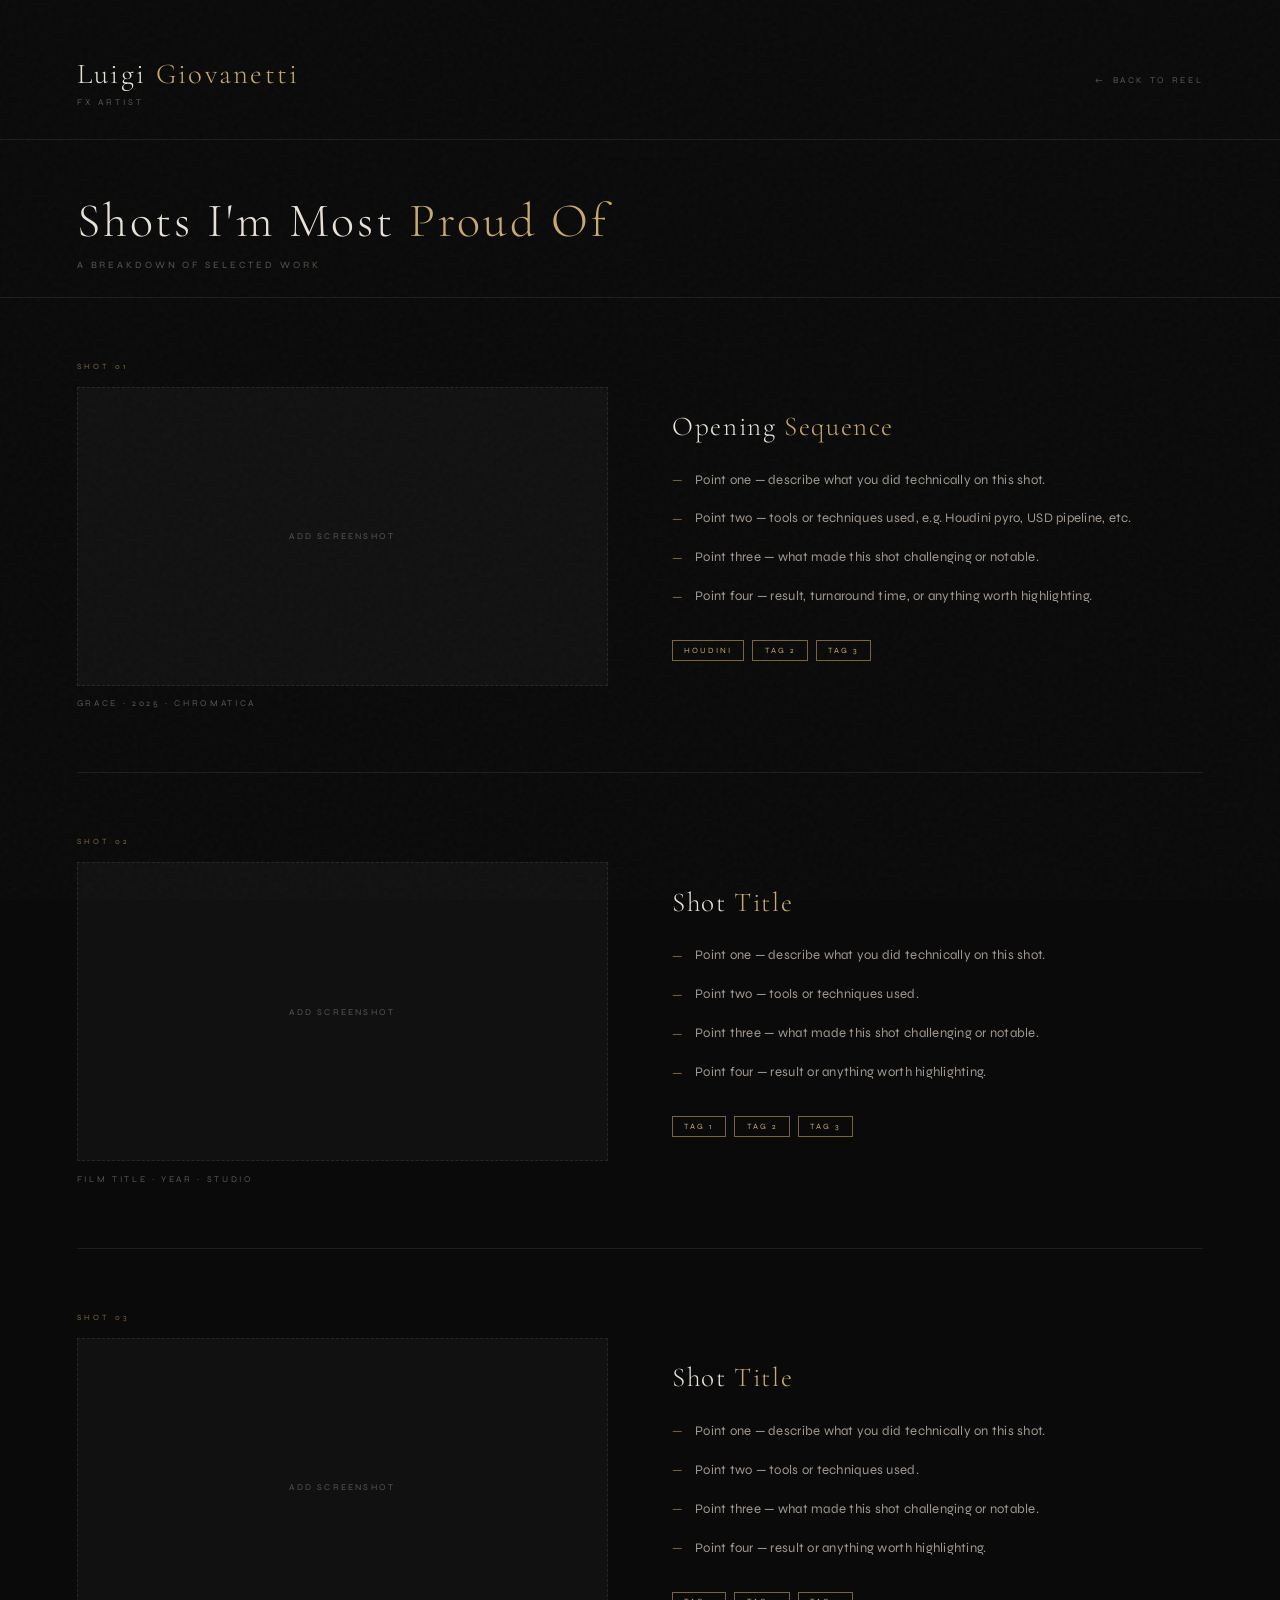
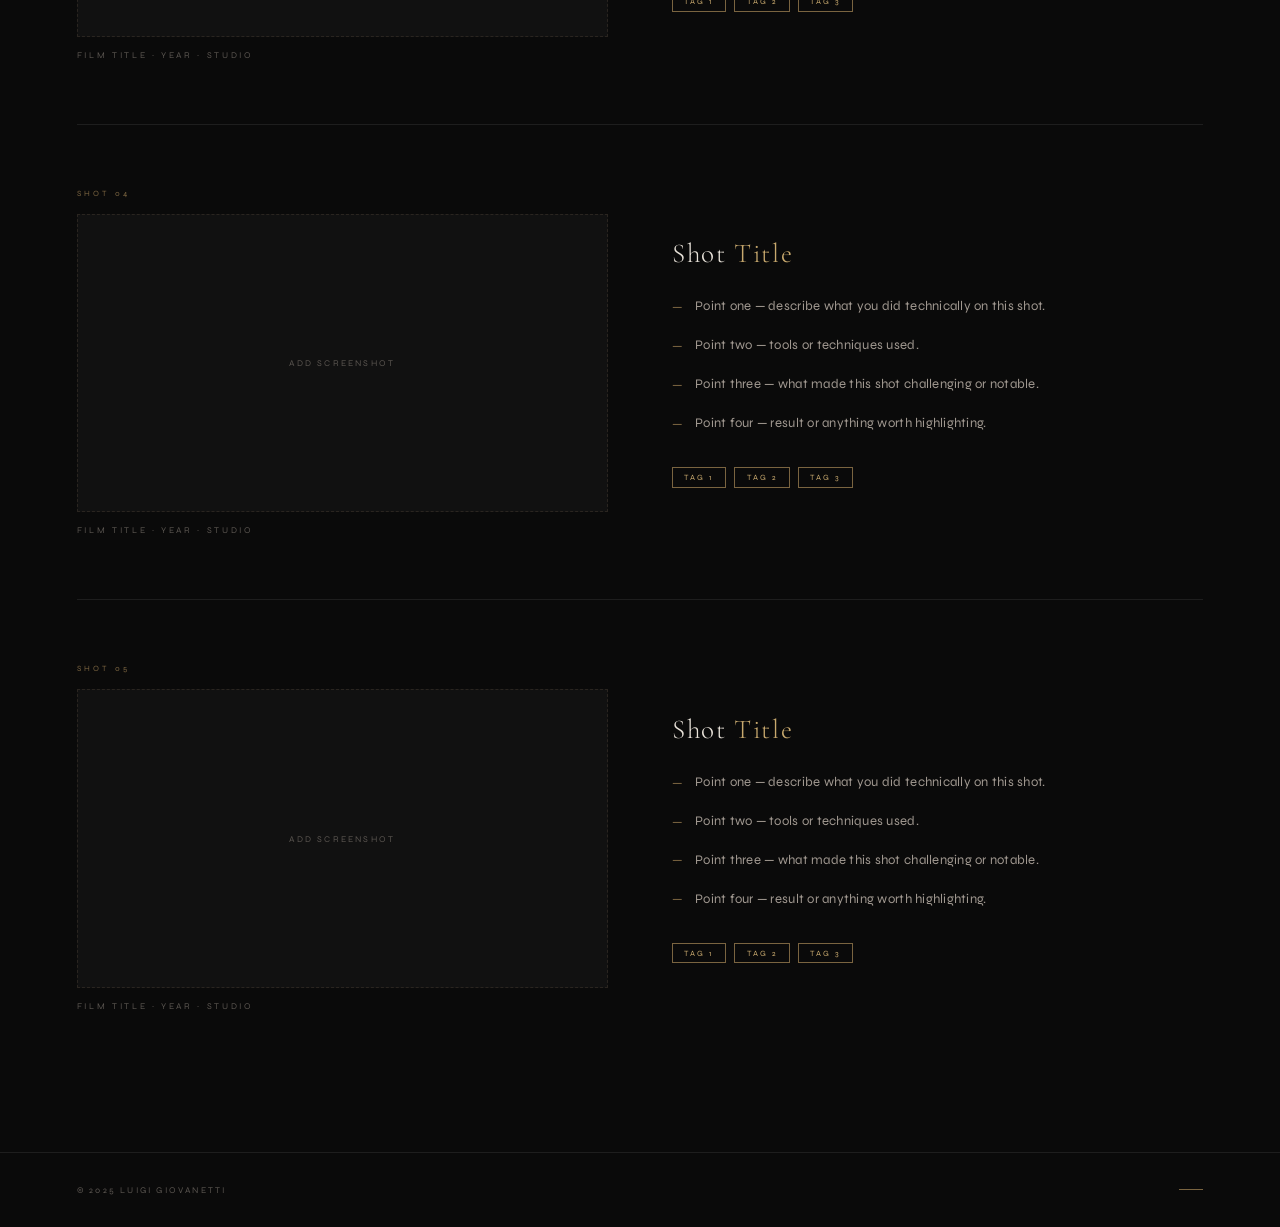
==== breakdown.html @ 2d9d41fb "Add files via upload" ====
<!DOCTYPE html>
<html lang="en">
<head>
  <meta charset="UTF-8" />
  <meta name="viewport" content="width=device-width, initial-scale=1.0"/>
  <title>Luigi Giovanetti — Shot Breakdown</title>
  <link rel="preconnect" href="https://fonts.googleapis.com">
  <link href="https://fonts.googleapis.com/css2?family=Cormorant+Garamond:ital,wght@0,300;0,400;1,300&family=Syne:wght@400;700&display=swap" rel="stylesheet">
  <style>
    *, *::before, *::after { box-sizing: border-box; margin: 0; padding: 0; }

    :root {
      --bg: #0a0a0a;
      --surface: #111111;
      --accent: #c8a96e;
      --accent-dim: #7a6440;
      --text: #e8e2d9;
      --muted: #5a5550;
      --border: #1e1e1e;
    }

    html, body {
      background: var(--bg);
      color: var(--text);
      font-family: 'Syne', sans-serif;
      overflow-x: hidden;
    }

    body::before {
      content: '';
      position: fixed;
      inset: 0;
      background-image: url("data:image/svg+xml,%3Csvg viewBox='0 0 200 200' xmlns='http://www.w3.org/2000/svg'%3E%3Cfilter id='noise'%3E%3CfeTurbulence type='fractalNoise' baseFrequency='0.9' numOctaves='4' stitchTiles='stitch'/%3E%3C/filter%3E%3Crect width='100%25' height='100%25' filter='url(%23noise)' opacity='1'/%3E%3C/svg%3E");
      opacity: 0.03;
      pointer-events: none;
      z-index: 999;
    }

    /* ── HEADER ── */
    header {
      padding: 3.5rem 6vw 2rem;
      border-bottom: 1px solid var(--border);
      display: flex;
      align-items: baseline;
      justify-content: space-between;
      flex-wrap: wrap;
      gap: 1rem;
    }

    .header-left {
      display: flex;
      flex-direction: column;
      gap: 0.4rem;
    }

    .header-name {
      font-family: 'Cormorant Garamond', serif;
      font-size: clamp(1.2rem, 2.5vw, 1.8rem);
      font-weight: 300;
      letter-spacing: 0.08em;
    }

    .header-name span { color: var(--accent); }

    .header-sub {
      font-size: 0.55rem;
      letter-spacing: 0.35em;
      text-transform: uppercase;
      color: var(--muted);
    }

    .back-link {
      font-size: 0.55rem;
      letter-spacing: 0.3em;
      text-transform: uppercase;
      color: var(--muted);
      text-decoration: none;
      display: flex;
      align-items: center;
      gap: 0.5rem;
      transition: color 0.25s;
    }

    .back-link:hover { color: var(--accent); }

    .back-arrow {
      display: inline-block;
      transition: transform 0.25s;
    }

    .back-link:hover .back-arrow { transform: translateX(-4px); }

    /* ── PAGE TITLE ── */
    .page-title-wrap {
      padding: 4vw 6vw 2vw;
      border-bottom: 1px solid var(--border);
    }

    .page-title {
      font-family: 'Cormorant Garamond', serif;
      font-size: clamp(1.8rem, 4vw, 3rem);
      font-weight: 300;
      letter-spacing: 0.06em;
      color: var(--text);
    }

    .page-title span { color: var(--accent); }

    .page-subtitle {
      margin-top: 0.6rem;
      font-size: 0.6rem;
      letter-spacing: 0.3em;
      text-transform: uppercase;
      color: var(--muted);
    }

    /* ── SHOTS ── */
    .shots-container {
      padding: 0 6vw 6vw;
    }

    .shot {
      display: grid;
      grid-template-columns: 1fr 1fr;
      gap: 4rem;
      padding: 5vw 0;
      border-bottom: 1px solid var(--border);
    }

    .shot:last-child { border-bottom: none; }

    @media (max-width: 768px) {
      .shot {
        grid-template-columns: 1fr;
        gap: 2rem;
      }
    }

    /* screenshot side */
    .shot-image-wrap {
      position: relative;
    }

    .shot-number {
      font-size: 0.5rem;
      letter-spacing: 0.4em;
      text-transform: uppercase;
      color: var(--accent-dim);
      margin-bottom: 1rem;
    }

    .shot-img {
      width: 100%;
      aspect-ratio: 16/9;
      object-fit: cover;
      border: 1px solid var(--border);
      display: block;
      background: var(--surface);
    }

    /* placeholder shown until image is added */
    .shot-img-placeholder {
      width: 100%;
      aspect-ratio: 16/9;
      border: 1px dashed #2a2520;
      display: flex;
      align-items: center;
      justify-content: center;
      background: var(--surface);
    }

    .shot-img-placeholder span {
      font-size: 0.55rem;
      letter-spacing: 0.25em;
      text-transform: uppercase;
      color: var(--muted);
    }

    .shot-film {
      margin-top: 0.8rem;
      font-size: 0.55rem;
      letter-spacing: 0.3em;
      text-transform: uppercase;
      color: var(--muted);
    }

    /* description side */
    .shot-info {
      display: flex;
      flex-direction: column;
      justify-content: center;
      gap: 1.5rem;
    }

    .shot-title {
      font-family: 'Cormorant Garamond', serif;
      font-size: clamp(1.2rem, 2.5vw, 1.7rem);
      font-weight: 300;
      letter-spacing: 0.06em;
      line-height: 1.3;
    }

    .shot-title span { color: var(--accent); }

    .shot-points {
      display: flex;
      flex-direction: column;
      gap: 1rem;
      list-style: none;
    }

    .shot-points li {
      display: flex;
      gap: 0.8rem;
      font-size: 0.82rem;
      line-height: 1.7;
      color: #a09890;
      letter-spacing: 0.02em;
    }

    .shot-points li::before {
      content: '—';
      color: var(--accent-dim);
      flex-shrink: 0;
      margin-top: 0.05em;
    }

    .shot-tags {
      display: flex;
      flex-wrap: wrap;
      gap: 0.5rem;
      margin-top: 0.5rem;
    }

    .shot-tag {
      font-size: 0.5rem;
      letter-spacing: 0.25em;
      text-transform: uppercase;
      color: var(--accent);
      border: 1px solid var(--accent-dim);
      padding: 0.3rem 0.7rem;
    }

    /* ── FOOTER ── */
    footer {
      border-top: 1px solid var(--border);
      padding: 2rem 6vw;
      display: flex;
      justify-content: space-between;
      align-items: center;
    }

    .footer-note {
      font-size: 0.55rem;
      letter-spacing: 0.25em;
      text-transform: uppercase;
      color: var(--muted);
    }

    .footer-accent {
      width: 24px;
      height: 1px;
      background: var(--accent-dim);
    }
  </style>
</head>
<body>

  <header>
    <div class="header-left">
      <div class="header-name">Luigi <span>Giovanetti</span></div>
      <div class="header-sub">FX Artist</div>
    </div>
    <a href="index.html" class="back-link">
      <span class="back-arrow">←</span>
      <span>Back to Reel</span>
    </a>
  </header>

  <div class="page-title-wrap">
    <div class="page-title">Shots I'm Most <span>Proud Of</span></div>
    <div class="page-subtitle">A breakdown of selected work</div>
  </div>

  <div class="shots-container">

    <!-- ── SHOT 1 ── -->
    <div class="shot">
      <div class="shot-image-wrap">
        <div class="shot-number">Shot 01</div>
        <!-- Replace the placeholder below with: <img class="shot-img" src="your-image.jpg" alt="Shot description"> -->
        <div class="shot-img-placeholder"><span>Add Screenshot</span></div>
        <div class="shot-film">Grace · 2025 · Chromatica</div>
      </div>
      <div class="shot-info">
        <div class="shot-title">Opening <span>Sequence</span></div>
        <ul class="shot-points">
          <li>Point one — describe what you did technically on this shot.</li>
          <li>Point two — tools or techniques used, e.g. Houdini pyro, USD pipeline, etc.</li>
          <li>Point three — what made this shot challenging or notable.</li>
          <li>Point four — result, turnaround time, or anything worth highlighting.</li>
        </ul>
        <div class="shot-tags">
          <span class="shot-tag">Houdini</span>
          <span class="shot-tag">Tag 2</span>
          <span class="shot-tag">Tag 3</span>
        </div>
      </div>
    </div>

    <!-- ── SHOT 2 ── -->
    <div class="shot">
      <div class="shot-image-wrap">
        <div class="shot-number">Shot 02</div>
        <div class="shot-img-placeholder"><span>Add Screenshot</span></div>
        <div class="shot-film">Film Title · Year · Studio</div>
      </div>
      <div class="shot-info">
        <div class="shot-title">Shot <span>Title</span></div>
        <ul class="shot-points">
          <li>Point one — describe what you did technically on this shot.</li>
          <li>Point two — tools or techniques used.</li>
          <li>Point three — what made this shot challenging or notable.</li>
          <li>Point four — result or anything worth highlighting.</li>
        </ul>
        <div class="shot-tags">
          <span class="shot-tag">Tag 1</span>
          <span class="shot-tag">Tag 2</span>
          <span class="shot-tag">Tag 3</span>
        </div>
      </div>
    </div>

    <!-- ── SHOT 3 ── -->
    <div class="shot">
      <div class="shot-image-wrap">
        <div class="shot-number">Shot 03</div>
        <div class="shot-img-placeholder"><span>Add Screenshot</span></div>
        <div class="shot-film">Film Title · Year · Studio</div>
      </div>
      <div class="shot-info">
        <div class="shot-title">Shot <span>Title</span></div>
        <ul class="shot-points">
          <li>Point one — describe what you did technically on this shot.</li>
          <li>Point two — tools or techniques used.</li>
          <li>Point three — what made this shot challenging or notable.</li>
          <li>Point four — result or anything worth highlighting.</li>
        </ul>
        <div class="shot-tags">
          <span class="shot-tag">Tag 1</span>
          <span class="shot-tag">Tag 2</span>
          <span class="shot-tag">Tag 3</span>
        </div>
      </div>
    </div>

    <!-- ── SHOT 4 ── -->
    <div class="shot">
      <div class="shot-image-wrap">
        <div class="shot-number">Shot 04</div>
        <div class="shot-img-placeholder"><span>Add Screenshot</span></div>
        <div class="shot-film">Film Title · Year · Studio</div>
      </div>
      <div class="shot-info">
        <div class="shot-title">Shot <span>Title</span></div>
        <ul class="shot-points">
          <li>Point one — describe what you did technically on this shot.</li>
          <li>Point two — tools or techniques used.</li>
          <li>Point three — what made this shot challenging or notable.</li>
          <li>Point four — result or anything worth highlighting.</li>
        </ul>
        <div class="shot-tags">
          <span class="shot-tag">Tag 1</span>
          <span class="shot-tag">Tag 2</span>
          <span class="shot-tag">Tag 3</span>
        </div>
      </div>
    </div>

    <!-- ── SHOT 5 ── -->
    <div class="shot">
      <div class="shot-image-wrap">
        <div class="shot-number">Shot 05</div>
        <div class="shot-img-placeholder"><span>Add Screenshot</span></div>
        <div class="shot-film">Film Title · Year · Studio</div>
      </div>
      <div class="shot-info">
        <div class="shot-title">Shot <span>Title</span></div>
        <ul class="shot-points">
          <li>Point one — describe what you did technically on this shot.</li>
          <li>Point two — tools or techniques used.</li>
          <li>Point three — what made this shot challenging or notable.</li>
          <li>Point four — result or anything worth highlighting.</li>
        </ul>
        <div class="shot-tags">
          <span class="shot-tag">Tag 1</span>
          <span class="shot-tag">Tag 2</span>
          <span class="shot-tag">Tag 3</span>
        </div>
      </div>
    </div>

  </div>

  <footer>
    <div class="footer-note">© 2025 Luigi Giovanetti</div>
    <div class="footer-accent"></div>
  </footer>

</body>
</html>
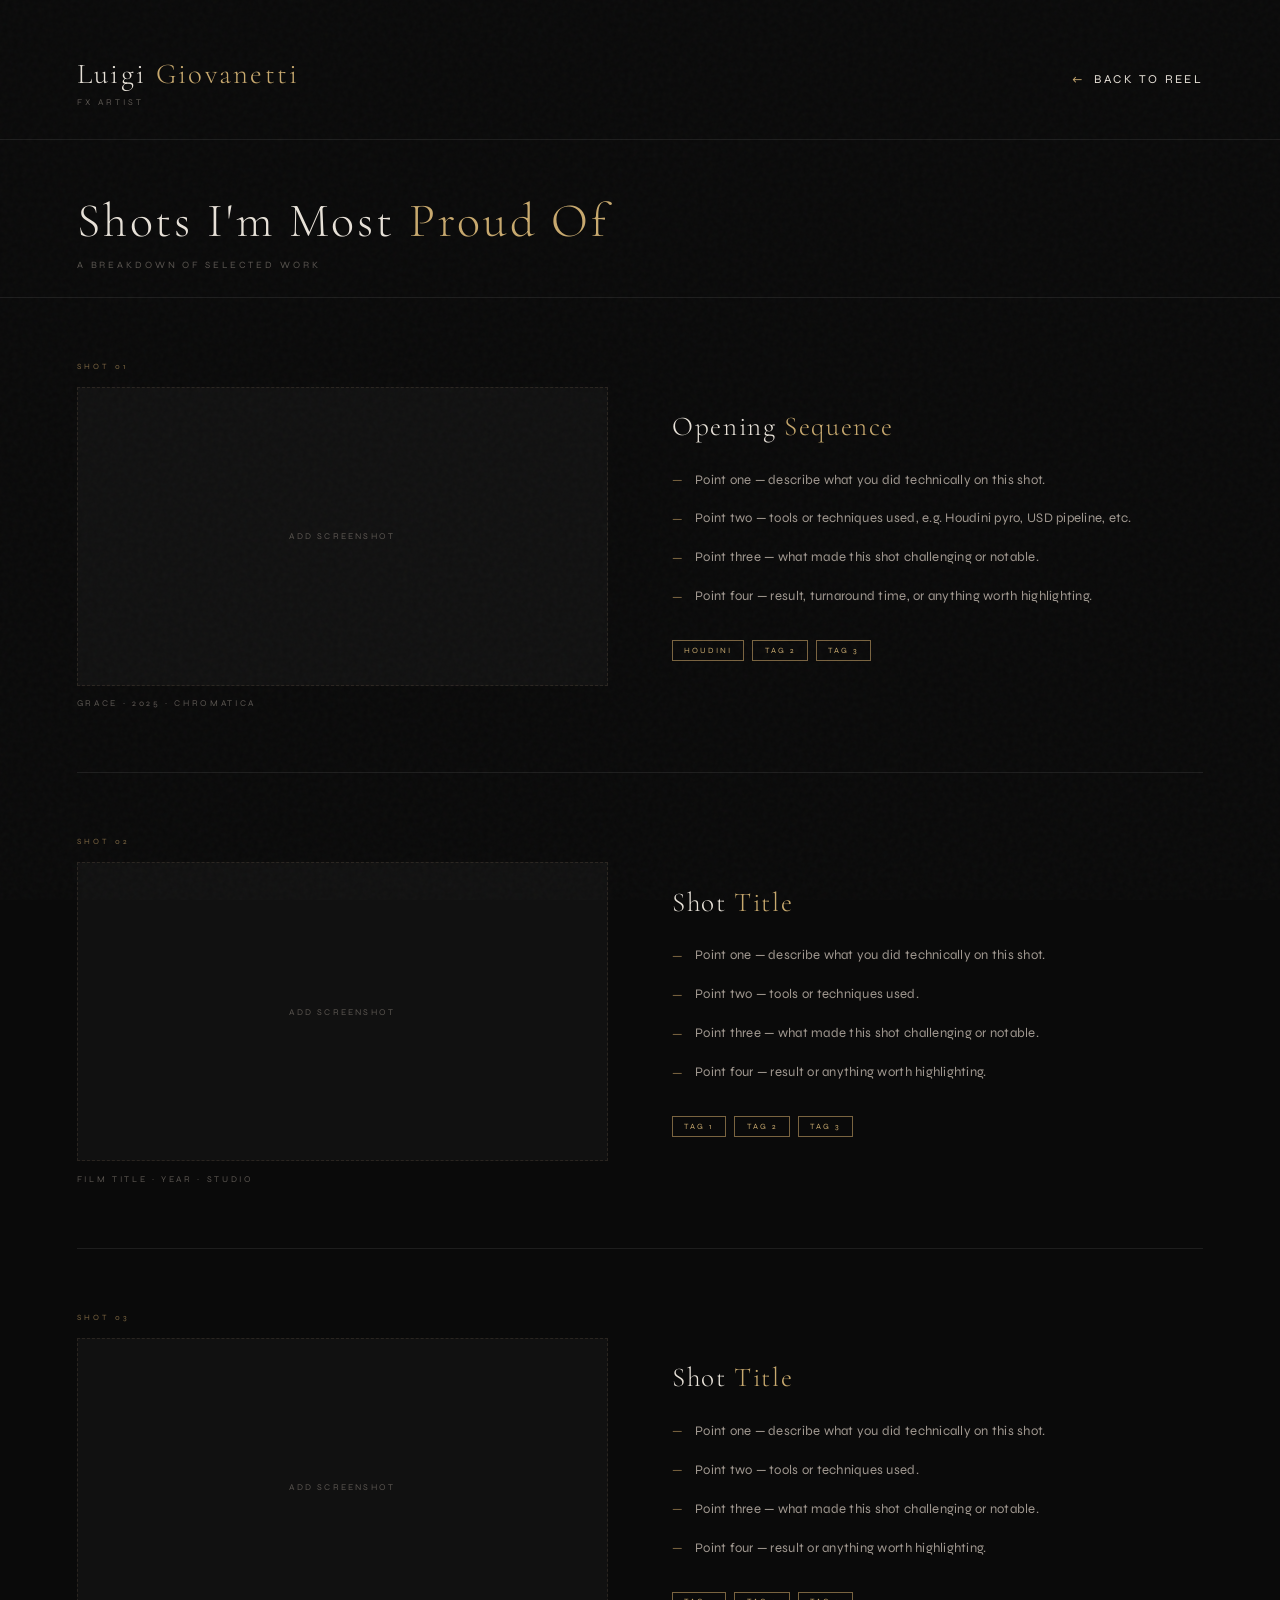
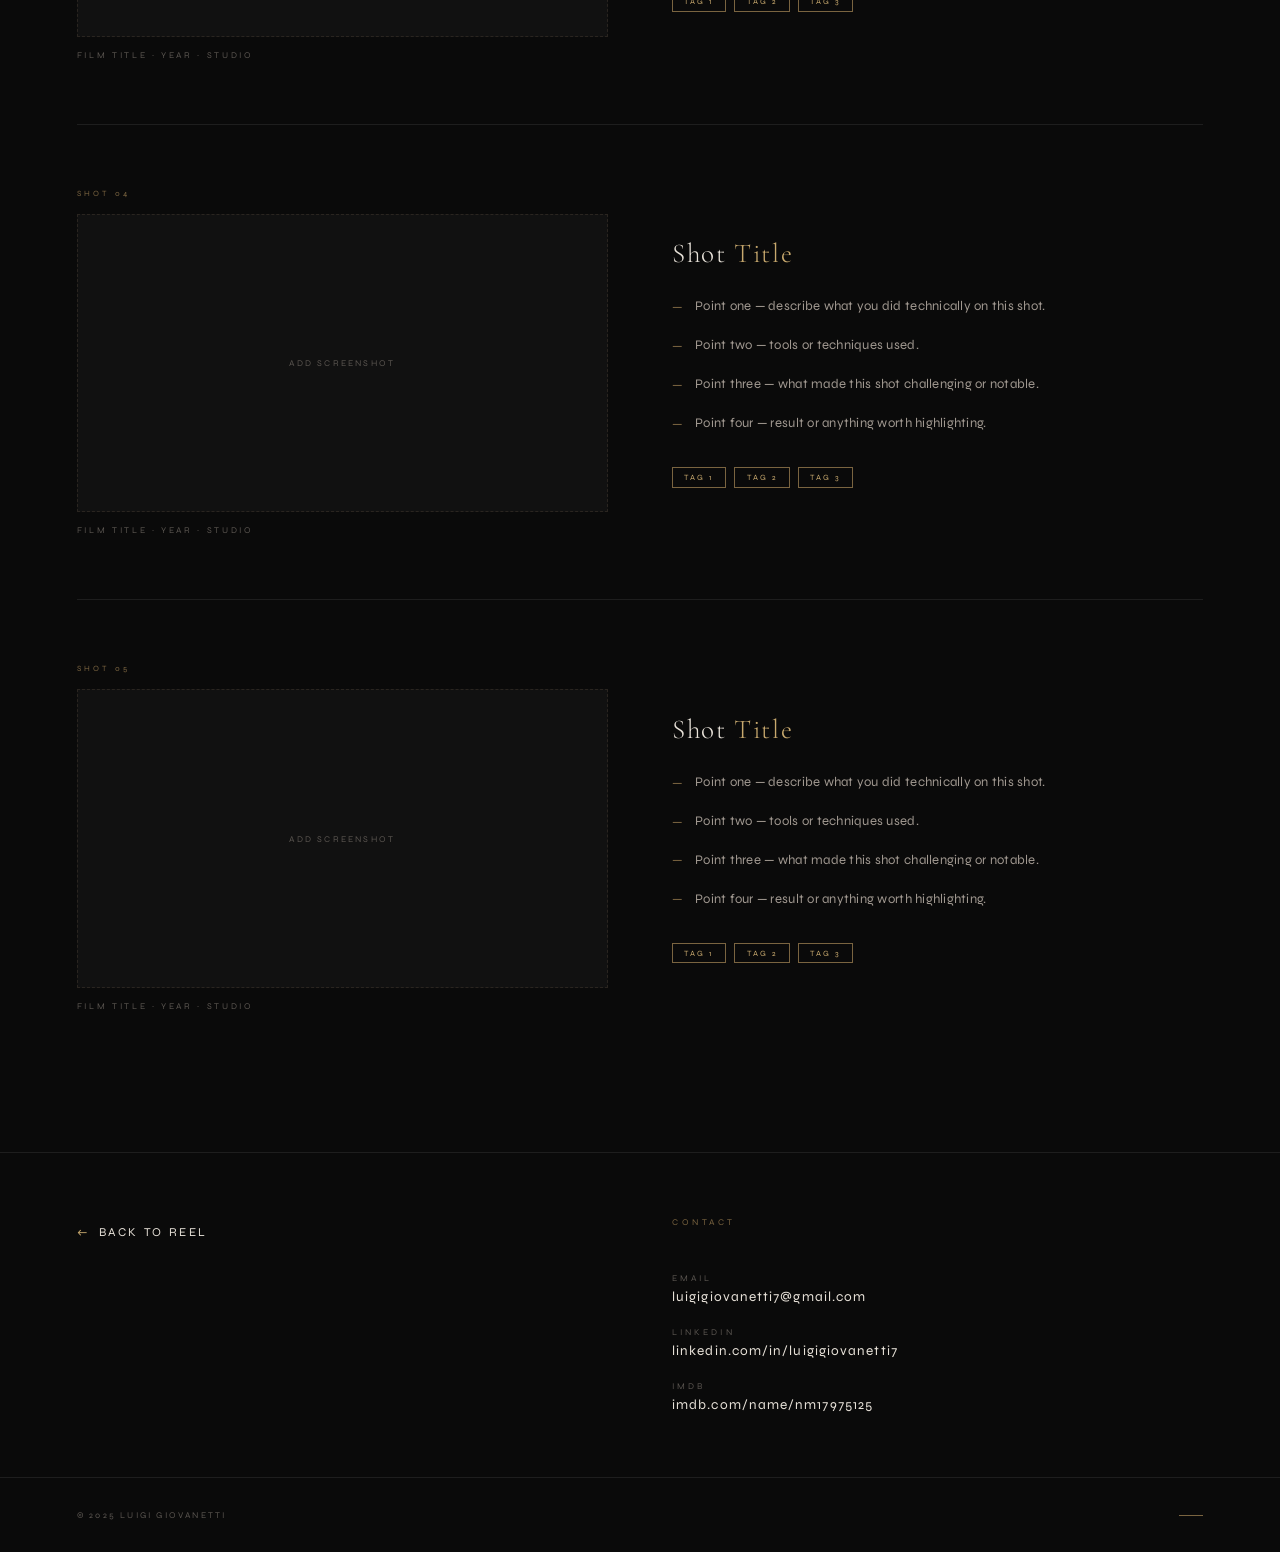
==== commit 01460e93: "Add files via upload" ====
--- a/breakdown.html
+++ b/breakdown.html
@@ -70,14 +70,14 @@
     }
 
     .back-link {
-      font-size: 0.55rem;
-      letter-spacing: 0.3em;
-      text-transform: uppercase;
-      color: var(--muted);
+      font-size: 0.75rem;
+      letter-spacing: 0.2em;
+      text-transform: uppercase;
+      color: var(--text);
       text-decoration: none;
       display: flex;
       align-items: center;
-      gap: 0.5rem;
+      gap: 0.6rem;
       transition: color 0.25s;
     }
 
@@ -85,6 +85,7 @@
 
     .back-arrow {
       display: inline-block;
+      color: var(--accent);
       transition: transform 0.25s;
     }
 
@@ -240,6 +241,85 @@
       border: 1px solid var(--accent-dim);
       padding: 0.3rem 0.7rem;
     }
+
+    /* ── BOTTOM SECTION ── */
+    .bottom-section {
+      padding: 5vw 6vw;
+      border-top: 1px solid var(--border);
+      display: grid;
+      grid-template-columns: 1fr 1fr;
+      gap: 4rem;
+      align-items: start;
+    }
+
+    @media (max-width: 640px) {
+      .bottom-section { grid-template-columns: 1fr; gap: 2.5rem; }
+    }
+
+    .bottom-nav {
+      display: flex;
+      align-items: center;
+      padding-top: 0.5rem;
+    }
+
+    .back-link-bottom {
+      display: flex;
+      align-items: center;
+      gap: 0.6rem;
+      color: var(--text);
+      text-decoration: none;
+      font-size: 0.75rem;
+      letter-spacing: 0.2em;
+      text-transform: uppercase;
+      transition: color 0.25s;
+    }
+
+    .back-link-bottom:hover { color: var(--accent); }
+
+    .back-arrow-bottom {
+      display: inline-block;
+      color: var(--accent);
+      transition: transform 0.25s;
+    }
+
+    .back-link-bottom:hover .back-arrow-bottom { transform: translateX(-4px); }
+
+    .section-label-sm {
+      font-size: 0.55rem;
+      letter-spacing: 0.4em;
+      text-transform: uppercase;
+      color: var(--accent-dim);
+      margin-bottom: 1.5rem;
+    }
+
+    .contact-block {
+      display: flex;
+      flex-direction: column;
+      gap: 1.4rem;
+    }
+
+    .contact-item {
+      display: flex;
+      flex-direction: column;
+      gap: 0.3rem;
+    }
+
+    .contact-item-label {
+      font-size: 0.55rem;
+      letter-spacing: 0.35em;
+      text-transform: uppercase;
+      color: var(--muted);
+    }
+
+    .contact-item a {
+      color: var(--text);
+      text-decoration: none;
+      font-size: 0.85rem;
+      letter-spacing: 0.08em;
+      transition: color 0.25s;
+    }
+
+    .contact-item a:hover { color: var(--accent); }
 
     /* ── FOOTER ── */
     footer {
@@ -402,6 +482,31 @@
 
   </div>
 
+  <section class="bottom-section">
+    <div class="bottom-nav">
+      <a href="index.html" class="back-link-bottom">
+        <span class="back-arrow-bottom">←</span>
+        <span>Back to Reel</span>
+      </a>
+    </div>
+
+    <div class="contact-block">
+      <div class="section-label-sm">Contact</div>
+      <div class="contact-item">
+        <span class="contact-item-label">Email</span>
+        <a href="mailto:luigigiovanetti7@gmail.com">luigigiovanetti7@gmail.com</a>
+      </div>
+      <div class="contact-item">
+        <span class="contact-item-label">LinkedIn</span>
+        <a href="https://www.linkedin.com/in/luigigiovanetti7" target="_blank" rel="noopener">linkedin.com/in/luigigiovanetti7</a>
+      </div>
+      <div class="contact-item">
+        <span class="contact-item-label">IMDb</span>
+        <a href="https://www.imdb.com/name/nm17975125/" target="_blank" rel="noopener">imdb.com/name/nm17975125</a>
+      </div>
+    </div>
+  </section>
+
   <footer>
     <div class="footer-note">© 2025 Luigi Giovanetti</div>
     <div class="footer-accent"></div>
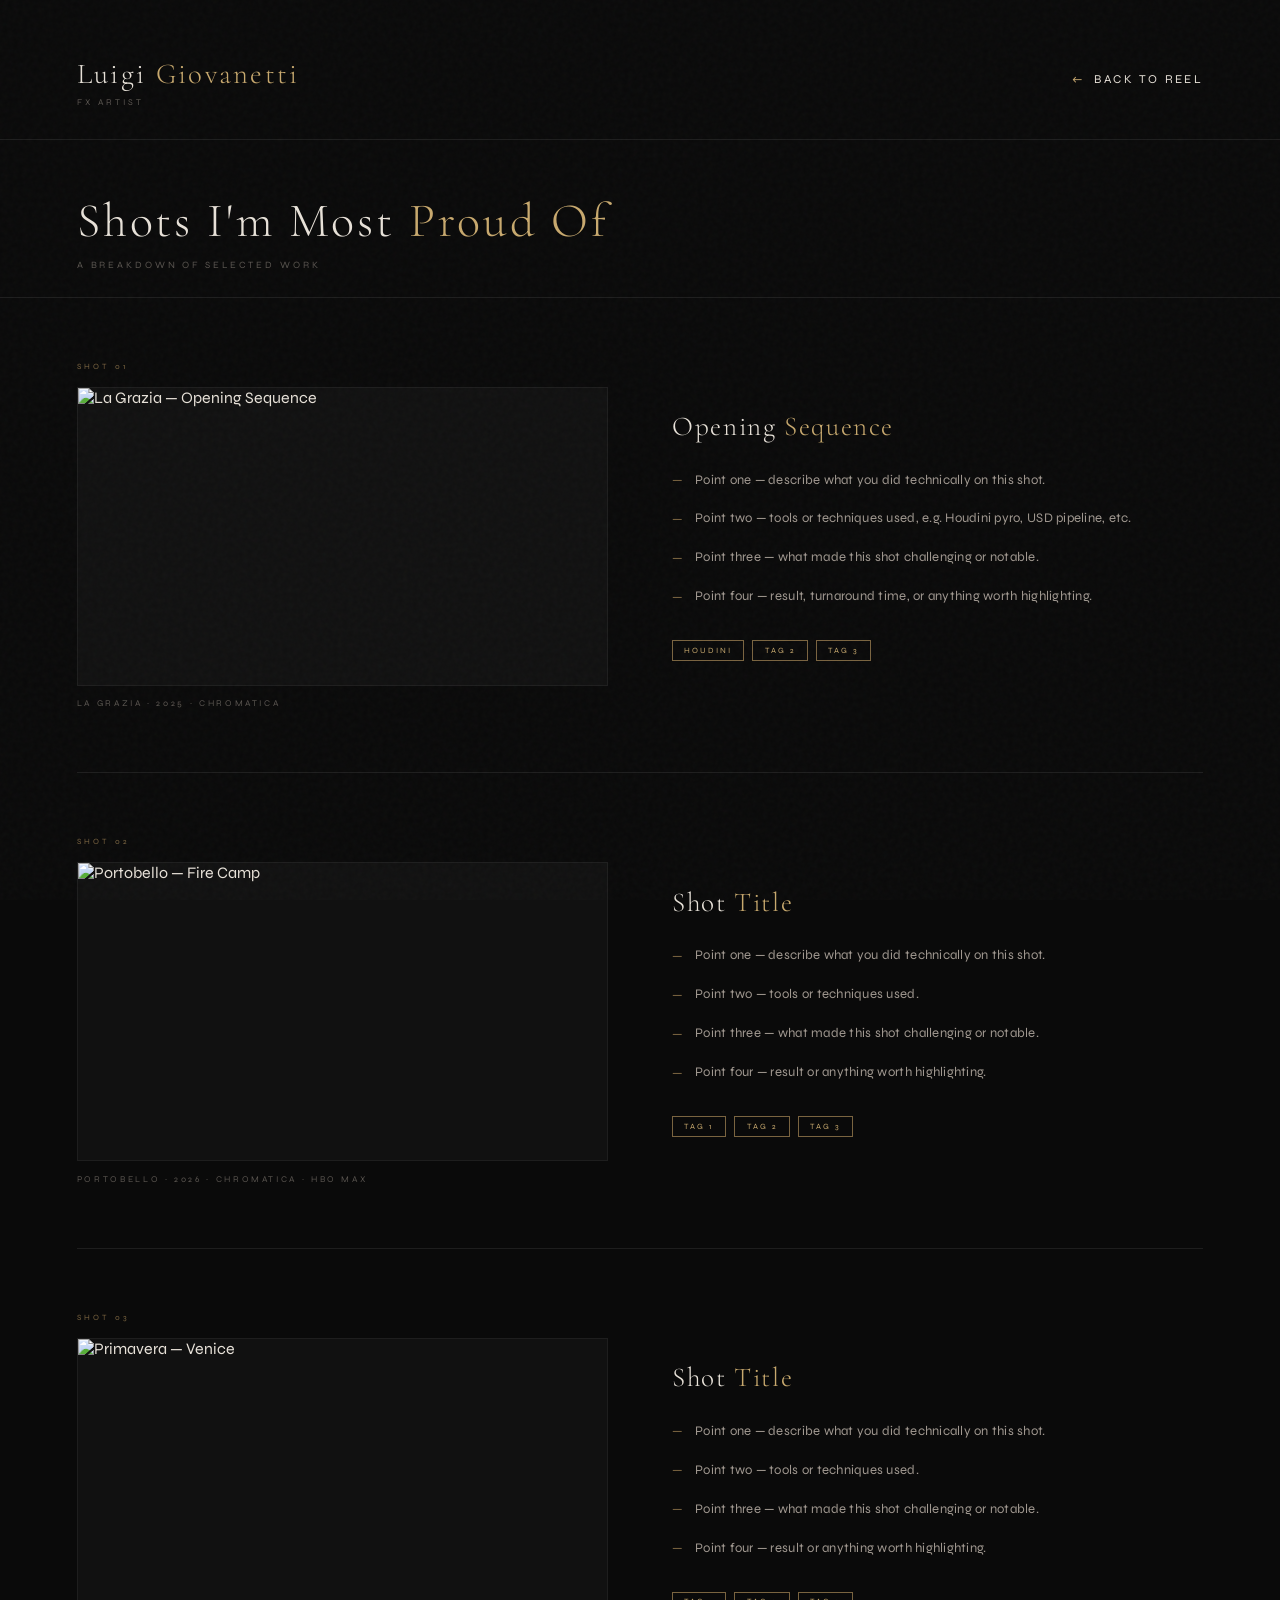
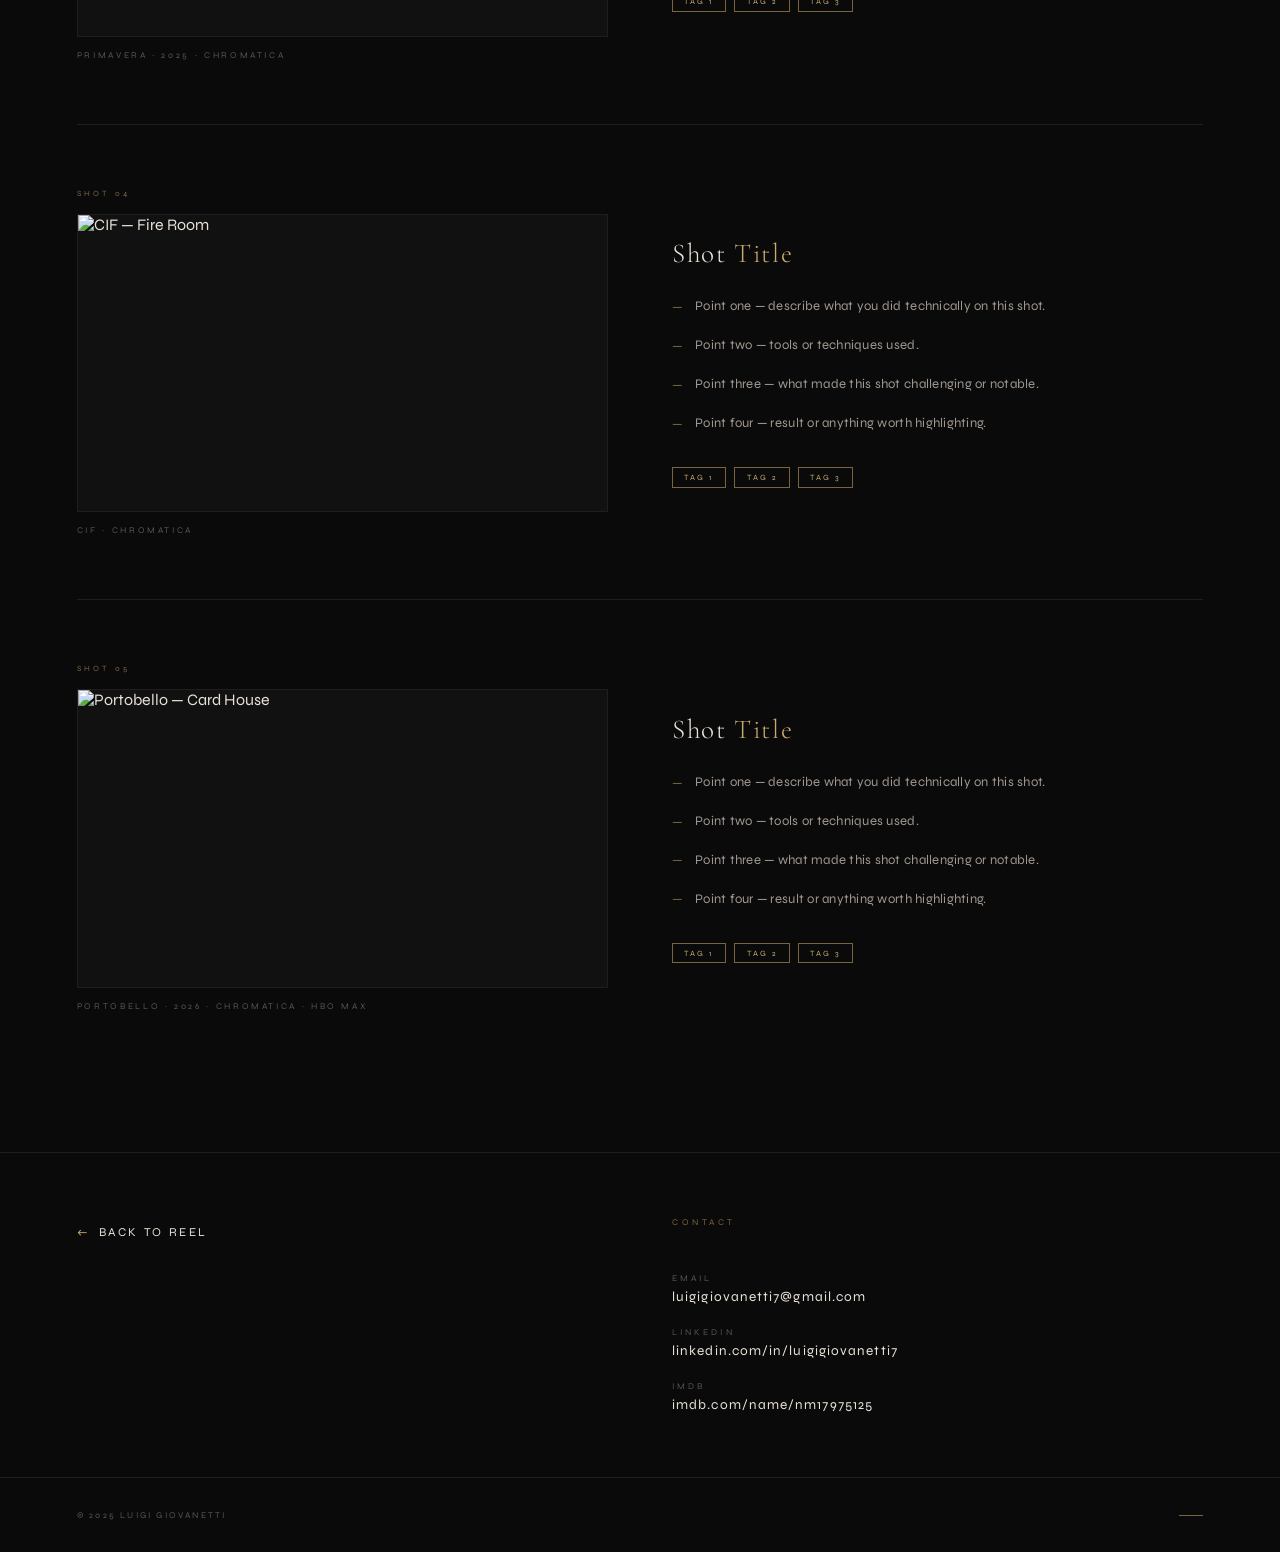
==== commit b173d29e: "Add files via upload" ====
--- a/breakdown.html
+++ b/breakdown.html
@@ -368,9 +368,8 @@
     <div class="shot">
       <div class="shot-image-wrap">
         <div class="shot-number">Shot 01</div>
-        <!-- Replace the placeholder below with: <img class="shot-img" src="your-image.jpg" alt="Shot description"> -->
-        <div class="shot-img-placeholder"><span>Add Screenshot</span></div>
-        <div class="shot-film">Grace · 2025 · Chromatica</div>
+        <img class="shot-img" src="images/1.png" alt="La Grazia — Opening Sequence">
+        <div class="shot-film">La Grazia · 2025 · Chromatica</div>
       </div>
       <div class="shot-info">
         <div class="shot-title">Opening <span>Sequence</span></div>
@@ -392,8 +391,8 @@
     <div class="shot">
       <div class="shot-image-wrap">
         <div class="shot-number">Shot 02</div>
-        <div class="shot-img-placeholder"><span>Add Screenshot</span></div>
-        <div class="shot-film">Film Title · Year · Studio</div>
+        <img class="shot-img" src="images/2.png" alt="Portobello — Fire Camp">
+        <div class="shot-film">Portobello · 2026 · Chromatica · HBO Max</div>
       </div>
       <div class="shot-info">
         <div class="shot-title">Shot <span>Title</span></div>
@@ -415,8 +414,8 @@
     <div class="shot">
       <div class="shot-image-wrap">
         <div class="shot-number">Shot 03</div>
-        <div class="shot-img-placeholder"><span>Add Screenshot</span></div>
-        <div class="shot-film">Film Title · Year · Studio</div>
+        <img class="shot-img" src="images/3.png" alt="Primavera — Venice">
+        <div class="shot-film">Primavera · 2025 · Chromatica</div>
       </div>
       <div class="shot-info">
         <div class="shot-title">Shot <span>Title</span></div>
@@ -438,8 +437,8 @@
     <div class="shot">
       <div class="shot-image-wrap">
         <div class="shot-number">Shot 04</div>
-        <div class="shot-img-placeholder"><span>Add Screenshot</span></div>
-        <div class="shot-film">Film Title · Year · Studio</div>
+        <img class="shot-img" src="images/4.png" alt="CIF — Fire Room">
+        <div class="shot-film">CIF · Chromatica</div>
       </div>
       <div class="shot-info">
         <div class="shot-title">Shot <span>Title</span></div>
@@ -461,8 +460,8 @@
     <div class="shot">
       <div class="shot-image-wrap">
         <div class="shot-number">Shot 05</div>
-        <div class="shot-img-placeholder"><span>Add Screenshot</span></div>
-        <div class="shot-film">Film Title · Year · Studio</div>
+        <img class="shot-img" src="images/5.png" alt="Portobello — Card House">
+        <div class="shot-film">Portobello · 2026 · Chromatica · HBO Max</div>
       </div>
       <div class="shot-info">
         <div class="shot-title">Shot <span>Title</span></div>
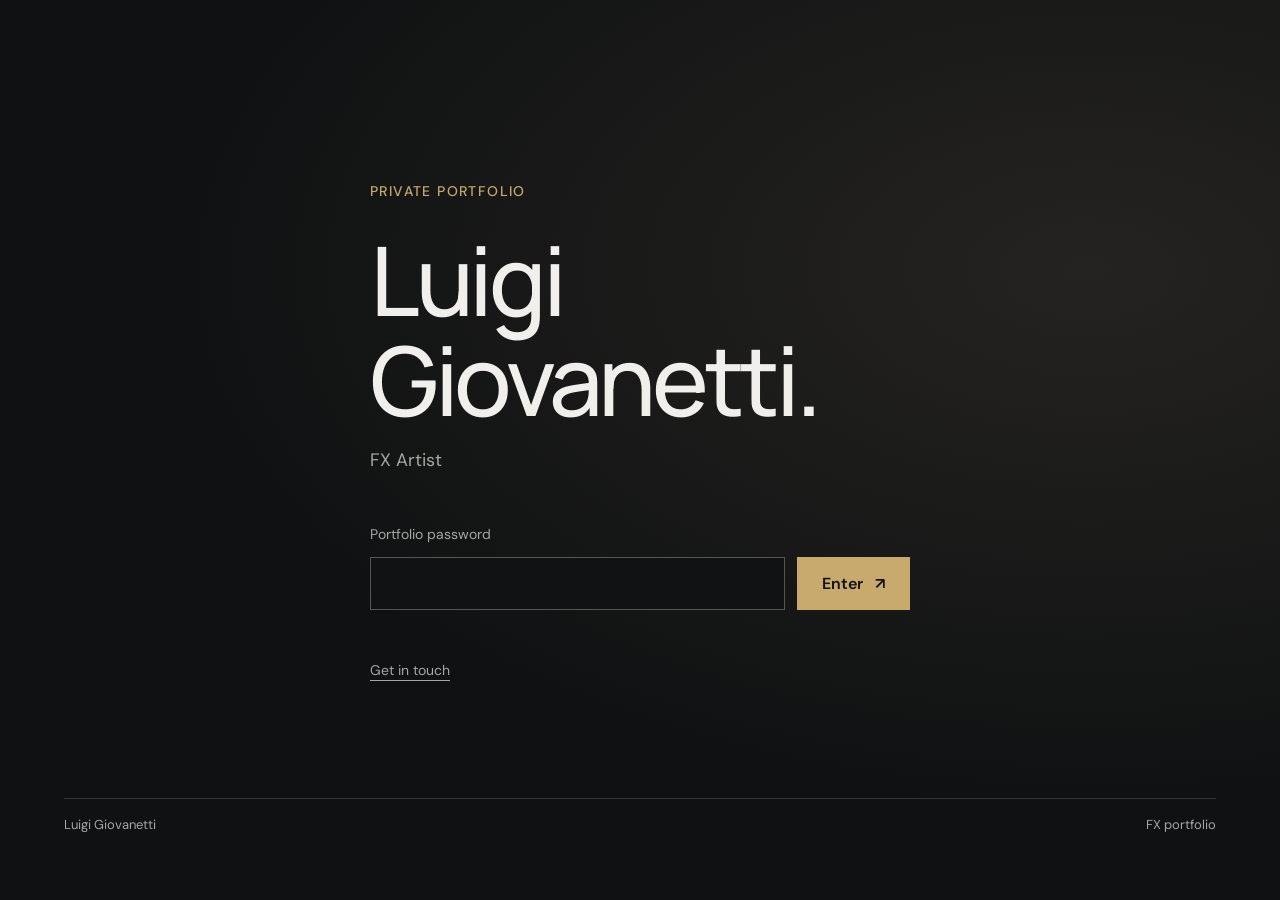
==== commit 5eafedf1: "Refine FX portfolio design and unify password entry across pages" ====
--- a/breakdown.html
+++ b/breakdown.html
@@ -1,515 +1,35 @@
 <!DOCTYPE html>
 <html lang="en">
 <head>
-  <meta charset="UTF-8" />
-  <meta name="viewport" content="width=device-width, initial-scale=1.0"/>
-  <title>Luigi Giovanetti — Shot Breakdown</title>
-  <link rel="preconnect" href="https://fonts.googleapis.com">
-  <link href="https://fonts.googleapis.com/css2?family=Cormorant+Garamond:ital,wght@0,300;0,400;1,300&family=Syne:wght@400;700&display=swap" rel="stylesheet">
-  <style>
-    *, *::before, *::after { box-sizing: border-box; margin: 0; padding: 0; }
-
-    :root {
-      --bg: #0a0a0a;
-      --surface: #111111;
-      --accent: #c8a96e;
-      --accent-dim: #7a6440;
-      --text: #e8e2d9;
-      --muted: #5a5550;
-      --border: #1e1e1e;
-    }
-
-    html, body {
-      background: var(--bg);
-      color: var(--text);
-      font-family: 'Syne', sans-serif;
-      overflow-x: hidden;
-    }
-
-    body::before {
-      content: '';
-      position: fixed;
-      inset: 0;
-      background-image: url("data:image/svg+xml,%3Csvg viewBox='0 0 200 200' xmlns='http://www.w3.org/2000/svg'%3E%3Cfilter id='noise'%3E%3CfeTurbulence type='fractalNoise' baseFrequency='0.9' numOctaves='4' stitchTiles='stitch'/%3E%3C/filter%3E%3Crect width='100%25' height='100%25' filter='url(%23noise)' opacity='1'/%3E%3C/svg%3E");
-      opacity: 0.03;
-      pointer-events: none;
-      z-index: 999;
-    }
-
-    /* ── HEADER ── */
-    header {
-      padding: 3.5rem 6vw 2rem;
-      border-bottom: 1px solid var(--border);
-      display: flex;
-      align-items: baseline;
-      justify-content: space-between;
-      flex-wrap: wrap;
-      gap: 1rem;
-    }
-
-    .header-left {
-      display: flex;
-      flex-direction: column;
-      gap: 0.4rem;
-    }
-
-    .header-name {
-      font-family: 'Cormorant Garamond', serif;
-      font-size: clamp(1.2rem, 2.5vw, 1.8rem);
-      font-weight: 300;
-      letter-spacing: 0.08em;
-    }
-
-    .header-name span { color: var(--accent); }
-
-    .header-sub {
-      font-size: 0.55rem;
-      letter-spacing: 0.35em;
-      text-transform: uppercase;
-      color: var(--muted);
-    }
-
-    .back-link {
-      font-size: 0.75rem;
-      letter-spacing: 0.2em;
-      text-transform: uppercase;
-      color: var(--text);
-      text-decoration: none;
-      display: flex;
-      align-items: center;
-      gap: 0.6rem;
-      transition: color 0.25s;
-    }
-
-    .back-link:hover { color: var(--accent); }
-
-    .back-arrow {
-      display: inline-block;
-      color: var(--accent);
-      transition: transform 0.25s;
-    }
-
-    .back-link:hover .back-arrow { transform: translateX(-4px); }
-
-    /* ── PAGE TITLE ── */
-    .page-title-wrap {
-      padding: 4vw 6vw 2vw;
-      border-bottom: 1px solid var(--border);
-    }
-
-    .page-title {
-      font-family: 'Cormorant Garamond', serif;
-      font-size: clamp(1.8rem, 4vw, 3rem);
-      font-weight: 300;
-      letter-spacing: 0.06em;
-      color: var(--text);
-    }
-
-    .page-title span { color: var(--accent); }
-
-    .page-subtitle {
-      margin-top: 0.6rem;
-      font-size: 0.6rem;
-      letter-spacing: 0.3em;
-      text-transform: uppercase;
-      color: var(--muted);
-    }
-
-    /* ── SHOTS ── */
-    .shots-container {
-      padding: 0 6vw 6vw;
-    }
-
-    .shot {
-      display: grid;
-      grid-template-columns: 1fr 1fr;
-      gap: 4rem;
-      padding: 5vw 0;
-      border-bottom: 1px solid var(--border);
-    }
-
-    .shot:last-child { border-bottom: none; }
-
-    @media (max-width: 768px) {
-      .shot {
-        grid-template-columns: 1fr;
-        gap: 2rem;
-      }
-    }
-
-    /* screenshot side */
-    .shot-image-wrap {
-      position: relative;
-    }
-
-    .shot-number {
-      font-size: 0.5rem;
-      letter-spacing: 0.4em;
-      text-transform: uppercase;
-      color: var(--accent-dim);
-      margin-bottom: 1rem;
-    }
-
-    .shot-img {
-      width: 100%;
-      aspect-ratio: 16/9;
-      object-fit: cover;
-      border: 1px solid var(--border);
-      display: block;
-      background: var(--surface);
-    }
-
-    /* placeholder shown until image is added */
-    .shot-img-placeholder {
-      width: 100%;
-      aspect-ratio: 16/9;
-      border: 1px dashed #2a2520;
-      display: flex;
-      align-items: center;
-      justify-content: center;
-      background: var(--surface);
-    }
-
-    .shot-img-placeholder span {
-      font-size: 0.55rem;
-      letter-spacing: 0.25em;
-      text-transform: uppercase;
-      color: var(--muted);
-    }
-
-    .shot-film {
-      margin-top: 0.8rem;
-      font-size: 0.55rem;
-      letter-spacing: 0.3em;
-      text-transform: uppercase;
-      color: var(--muted);
-    }
-
-    /* description side */
-    .shot-info {
-      display: flex;
-      flex-direction: column;
-      justify-content: center;
-      gap: 1.5rem;
-    }
-
-    .shot-title {
-      font-family: 'Cormorant Garamond', serif;
-      font-size: clamp(1.2rem, 2.5vw, 1.7rem);
-      font-weight: 300;
-      letter-spacing: 0.06em;
-      line-height: 1.3;
-    }
-
-    .shot-title span { color: var(--accent); }
-
-    .shot-points {
-      display: flex;
-      flex-direction: column;
-      gap: 1rem;
-      list-style: none;
-    }
-
-    .shot-points li {
-      display: flex;
-      gap: 0.8rem;
-      font-size: 0.82rem;
-      line-height: 1.7;
-      color: #a09890;
-      letter-spacing: 0.02em;
-    }
-
-    .shot-points li::before {
-      content: '—';
-      color: var(--accent-dim);
-      flex-shrink: 0;
-      margin-top: 0.05em;
-    }
-
-    .shot-tags {
-      display: flex;
-      flex-wrap: wrap;
-      gap: 0.5rem;
-      margin-top: 0.5rem;
-    }
-
-    .shot-tag {
-      font-size: 0.5rem;
-      letter-spacing: 0.25em;
-      text-transform: uppercase;
-      color: var(--accent);
-      border: 1px solid var(--accent-dim);
-      padding: 0.3rem 0.7rem;
-    }
-
-    /* ── BOTTOM SECTION ── */
-    .bottom-section {
-      padding: 5vw 6vw;
-      border-top: 1px solid var(--border);
-      display: grid;
-      grid-template-columns: 1fr 1fr;
-      gap: 4rem;
-      align-items: start;
-    }
-
-    @media (max-width: 640px) {
-      .bottom-section { grid-template-columns: 1fr; gap: 2.5rem; }
-    }
-
-    .bottom-nav {
-      display: flex;
-      align-items: center;
-      padding-top: 0.5rem;
-    }
-
-    .back-link-bottom {
-      display: flex;
-      align-items: center;
-      gap: 0.6rem;
-      color: var(--text);
-      text-decoration: none;
-      font-size: 0.75rem;
-      letter-spacing: 0.2em;
-      text-transform: uppercase;
-      transition: color 0.25s;
-    }
-
-    .back-link-bottom:hover { color: var(--accent); }
-
-    .back-arrow-bottom {
-      display: inline-block;
-      color: var(--accent);
-      transition: transform 0.25s;
-    }
-
-    .back-link-bottom:hover .back-arrow-bottom { transform: translateX(-4px); }
-
-    .section-label-sm {
-      font-size: 0.55rem;
-      letter-spacing: 0.4em;
-      text-transform: uppercase;
-      color: var(--accent-dim);
-      margin-bottom: 1.5rem;
-    }
-
-    .contact-block {
-      display: flex;
-      flex-direction: column;
-      gap: 1.4rem;
-    }
-
-    .contact-item {
-      display: flex;
-      flex-direction: column;
-      gap: 0.3rem;
-    }
-
-    .contact-item-label {
-      font-size: 0.55rem;
-      letter-spacing: 0.35em;
-      text-transform: uppercase;
-      color: var(--muted);
-    }
-
-    .contact-item a {
-      color: var(--text);
-      text-decoration: none;
-      font-size: 0.85rem;
-      letter-spacing: 0.08em;
-      transition: color 0.25s;
-    }
-
-    .contact-item a:hover { color: var(--accent); }
-
-    /* ── FOOTER ── */
-    footer {
-      border-top: 1px solid var(--border);
-      padding: 2rem 6vw;
-      display: flex;
-      justify-content: space-between;
-      align-items: center;
-    }
-
-    .footer-note {
-      font-size: 0.55rem;
-      letter-spacing: 0.25em;
-      text-transform: uppercase;
-      color: var(--muted);
-    }
-
-    .footer-accent {
-      width: 24px;
-      height: 1px;
-      background: var(--accent-dim);
-    }
-  </style>
+<meta charset="UTF-8">
+<meta name="viewport" content="width=device-width, initial-scale=1">
+<meta name="description" content="Luigi Giovanetti — Italian FX artist. Showreel and selected film and television work.">
+<meta name="robots" content="noindex, nofollow">
+<title>Selected Work — Luigi Giovanetti</title>
+<link rel="preconnect" href="https://fonts.googleapis.com">
+<link rel="preconnect" href="https://fonts.gstatic.com" crossorigin>
+<link href="https://fonts.googleapis.com/css2?family=DM+Sans:wght@400;500;600;700&family=Manrope:wght@400;500;600;700;800&display=swap" rel="stylesheet">
+<link rel="stylesheet" href="styles.css">
+<script src="site.js" defer></script>
 </head>
 <body>
-
-  <header>
-    <div class="header-left">
-      <div class="header-name">Luigi <span>Giovanetti</span></div>
-      <div class="header-sub">FX Artist</div>
-    </div>
-    <a href="index.html" class="back-link">
-      <span class="back-arrow">←</span>
-      <span>Back to Reel</span>
-    </a>
-  </header>
-
-  <div class="page-title-wrap">
-    <div class="page-title">Shots I'm Most <span>Proud Of</span></div>
-    <div class="page-subtitle">A breakdown of selected work</div>
+<section id="gate" class="gate" aria-labelledby="gate-title">
+  <div class="gate-card">
+    <p class="eyebrow">Private portfolio</p>
+    <h1 id="gate-title">Luigi<br><span>Giovanetti.</span></h1>
+    <p class="gate-role">FX Artist</p>
+    <form id="gate-form">
+      <label for="pw-input">Portfolio password</label>
+      <div class="password-row"><input id="pw-input" type="password" autocomplete="current-password" required aria-describedby="pw-error"><button type="submit">Enter <span aria-hidden="true">↗</span></button></div>
+      <p id="pw-error" role="status" aria-live="polite"></p>
+    </form>
+    <a class="gate-contact" href="mailto:luigigiovanetti7@gmail.com">Get in touch</a>
   </div>
-
-  <div class="shots-container">
-
-    <!-- ── SHOT 1 ── -->
-    <div class="shot">
-      <div class="shot-image-wrap">
-        <div class="shot-number">Shot 01</div>
-        <img class="shot-img" src="images/1.png" alt="La Grazia — Opening Sequence">
-        <div class="shot-film">La Grazia · 2025 · Chromatica</div>
-      </div>
-      <div class="shot-info">
-        <div class="shot-title">Opening <span>Sequence</span></div>
-        <ul class="shot-points">
-          <li>Point one — describe what you did technically on this shot.</li>
-          <li>Point two — tools or techniques used, e.g. Houdini pyro, USD pipeline, etc.</li>
-          <li>Point three — what made this shot challenging or notable.</li>
-          <li>Point four — result, turnaround time, or anything worth highlighting.</li>
-        </ul>
-        <div class="shot-tags">
-          <span class="shot-tag">Houdini</span>
-          <span class="shot-tag">Tag 2</span>
-          <span class="shot-tag">Tag 3</span>
-        </div>
-      </div>
-    </div>
-
-    <!-- ── SHOT 2 ── -->
-    <div class="shot">
-      <div class="shot-image-wrap">
-        <div class="shot-number">Shot 02</div>
-        <img class="shot-img" src="images/2.png" alt="Portobello — Fire Camp">
-        <div class="shot-film">Portobello · 2026 · Chromatica · HBO Max</div>
-      </div>
-      <div class="shot-info">
-        <div class="shot-title">Shot <span>Title</span></div>
-        <ul class="shot-points">
-          <li>Point one — describe what you did technically on this shot.</li>
-          <li>Point two — tools or techniques used.</li>
-          <li>Point three — what made this shot challenging or notable.</li>
-          <li>Point four — result or anything worth highlighting.</li>
-        </ul>
-        <div class="shot-tags">
-          <span class="shot-tag">Tag 1</span>
-          <span class="shot-tag">Tag 2</span>
-          <span class="shot-tag">Tag 3</span>
-        </div>
-      </div>
-    </div>
-
-    <!-- ── SHOT 3 ── -->
-    <div class="shot">
-      <div class="shot-image-wrap">
-        <div class="shot-number">Shot 03</div>
-        <img class="shot-img" src="images/3.png" alt="Primavera — Venice">
-        <div class="shot-film">Primavera · 2025 · Chromatica</div>
-      </div>
-      <div class="shot-info">
-        <div class="shot-title">Shot <span>Title</span></div>
-        <ul class="shot-points">
-          <li>Point one — describe what you did technically on this shot.</li>
-          <li>Point two — tools or techniques used.</li>
-          <li>Point three — what made this shot challenging or notable.</li>
-          <li>Point four — result or anything worth highlighting.</li>
-        </ul>
-        <div class="shot-tags">
-          <span class="shot-tag">Tag 1</span>
-          <span class="shot-tag">Tag 2</span>
-          <span class="shot-tag">Tag 3</span>
-        </div>
-      </div>
-    </div>
-
-    <!-- ── SHOT 4 ── -->
-    <div class="shot">
-      <div class="shot-image-wrap">
-        <div class="shot-number">Shot 04</div>
-        <img class="shot-img" src="images/4.png" alt="CIF — Fire Room">
-        <div class="shot-film">CIF · Chromatica</div>
-      </div>
-      <div class="shot-info">
-        <div class="shot-title">Shot <span>Title</span></div>
-        <ul class="shot-points">
-          <li>Point one — describe what you did technically on this shot.</li>
-          <li>Point two — tools or techniques used.</li>
-          <li>Point three — what made this shot challenging or notable.</li>
-          <li>Point four — result or anything worth highlighting.</li>
-        </ul>
-        <div class="shot-tags">
-          <span class="shot-tag">Tag 1</span>
-          <span class="shot-tag">Tag 2</span>
-          <span class="shot-tag">Tag 3</span>
-        </div>
-      </div>
-    </div>
-
-    <!-- ── SHOT 5 ── -->
-    <div class="shot">
-      <div class="shot-image-wrap">
-        <div class="shot-number">Shot 05</div>
-        <img class="shot-img" src="images/5.png" alt="Portobello — Card House">
-        <div class="shot-film">Portobello · 2026 · Chromatica · HBO Max</div>
-      </div>
-      <div class="shot-info">
-        <div class="shot-title">Shot <span>Title</span></div>
-        <ul class="shot-points">
-          <li>Point one — describe what you did technically on this shot.</li>
-          <li>Point two — tools or techniques used.</li>
-          <li>Point three — what made this shot challenging or notable.</li>
-          <li>Point four — result or anything worth highlighting.</li>
-        </ul>
-        <div class="shot-tags">
-          <span class="shot-tag">Tag 1</span>
-          <span class="shot-tag">Tag 2</span>
-          <span class="shot-tag">Tag 3</span>
-        </div>
-      </div>
-    </div>
-
-  </div>
-
-  <section class="bottom-section">
-    <div class="bottom-nav">
-      <a href="index.html" class="back-link-bottom">
-        <span class="back-arrow-bottom">←</span>
-        <span>Back to Reel</span>
-      </a>
-    </div>
-
-    <div class="contact-block">
-      <div class="section-label-sm">Contact</div>
-      <div class="contact-item">
-        <span class="contact-item-label">Email</span>
-        <a href="mailto:luigigiovanetti7@gmail.com">luigigiovanetti7@gmail.com</a>
-      </div>
-      <div class="contact-item">
-        <span class="contact-item-label">LinkedIn</span>
-        <a href="https://www.linkedin.com/in/luigigiovanetti7" target="_blank" rel="noopener">linkedin.com/in/luigigiovanetti7</a>
-      </div>
-      <div class="contact-item">
-        <span class="contact-item-label">IMDb</span>
-        <a href="https://www.imdb.com/name/nm17975125/" target="_blank" rel="noopener">imdb.com/name/nm17975125</a>
-      </div>
-    </div>
-  </section>
-
-  <footer>
-    <div class="footer-note">© 2025 Luigi Giovanetti</div>
-    <div class="footer-accent"></div>
-  </footer>
-
-</body>
-</html>
+  <p class="gate-foot">Luigi Giovanetti <span>FX portfolio</span></p>
+</section>
+<noscript><p class="noscript">Please enable JavaScript to enter this portfolio.</p></noscript>
+<div id="portfolio" hidden>
+<a class="skip-link" href="#main">Skip to content</a>
+<header class="site-header"><a class="wordmark" href="index.html">Luigi Giovanetti<span>FX Artist</span></a>
+<nav aria-label="Main navigation"><a href="index.html#reel">Reel</a><a href="breakdown.html" aria-current="page">Selected work</a><a href="index.html#about">About</a><a class="nav-contact" href="mailto:luigigiovanetti7@gmail.com">Contact <span aria-hidden="true">↗</span></a></nav></header><main id="main"><section class="work-intro"><p class="eyebrow">Selected work / 01—05</p><h1>Behind <span>the frame.</span></h1><p>A selection of shots from film and television.</p></section><div class="shots"><article class="shot" id="shot-1" aria-labelledby="title-1"><div class="shot-heading"><span class="shot-number">01</span><div><p class="eyebrow">La Grazia</p><h2 id="title-1">Opening sequence</h2></div><p class="shot-credit">2025 · Chromatica</p></div><figure><img src="images/1.png" alt="La Grazia — Opening Sequence" loading="lazy" width="1920" height="1080"><figcaption>La Grazia<span>2025 · Chromatica</span></figcaption></figure></article><article class="shot" id="shot-2" aria-labelledby="title-2"><div class="shot-heading"><span class="shot-number">02</span><div><p class="eyebrow">Portobello</p><h2 id="title-2">Fire camp</h2></div><p class="shot-credit">2026 · Chromatica · HBO Max</p></div><figure><img src="images/2.png" alt="Portobello — Fire Camp" loading="lazy" width="1920" height="1080"><figcaption>Portobello<span>2026 · Chromatica · HBO Max</span></figcaption></figure></article><article class="shot" id="shot-3" aria-labelledby="title-3"><div class="shot-heading"><span class="shot-number">03</span><div><p class="eyebrow">Primavera</p><h2 id="title-3">Venice</h2></div><p class="shot-credit">2025 · Chromatica</p></div><figure><img src="images/3.png" alt="Primavera — Venice" loading="lazy" width="1920" height="1080"><figcaption>Primavera<span>2025 · Chromatica</span></figcaption></figure></article><article class="shot" id="shot-4" aria-labelledby="title-4"><div class="shot-heading"><span class="shot-number">04</span><div><p class="eyebrow">CIF</p><h2 id="title-4">Fire room</h2></div><p class="shot-credit">Chromatica</p></div><figure><img src="images/4.png" alt="CIF — Fire Room" loading="lazy" width="1920" height="1080"><figcaption>CIF<span>Chromatica</span></figcaption></figure></article><article class="shot" id="shot-5" aria-labelledby="title-5"><div class="shot-heading"><span class="shot-number">05</span><div><p class="eyebrow">Portobello</p><h2 id="title-5">House of cards</h2></div><p class="shot-credit">2026 · Chromatica · HBO Max</p></div><figure><img src="images/5.png" alt="Portobello — Card House" loading="lazy" width="1920" height="1080"><figcaption>Portobello<span>2026 · Chromatica · HBO Max</span></figcaption></figure></article></div><div class="work-end"><a class="text-link" href="index.html#reel">← Back to showreel</a><a class="text-link" href="mailto:luigigiovanetti7@gmail.com">Get in touch ↗</a></div></main><footer><span>© <span data-year>2026</span> Luigi Giovanetti</span><div><a href="https://www.linkedin.com/in/luigigiovanetti7" target="_blank" rel="noopener noreferrer">LinkedIn ↗</a><a href="https://www.imdb.com/name/nm17975125/" target="_blank" rel="noopener noreferrer">IMDb ↗</a></div></footer>
+</div></body></html>
--- a/styles.css
+++ b/styles.css
@@ -0,0 +1,5 @@
+:root{color-scheme:dark;--bg:#101112;--surface:#181a1c;--text:#f0efeb;--muted:#a6a7a4;--accent:#c8a96e;--line:#323436;--max:1440px}*{box-sizing:border-box}html{scroll-behavior:smooth;scroll-padding-top:2rem}body{margin:0;background:var(--bg);color:var(--text);font:1rem/1.6 'DM Sans',sans-serif}body,button,input{font-family:'DM Sans',sans-serif}a{color:inherit;text-decoration:none}button,input{font:inherit}button,a,input{-webkit-tap-highlight-color:transparent}button{cursor:pointer}a,button{transition:color .2s,background .2s,border-color .2s}a:hover{color:var(--accent)}a:focus-visible,button:focus-visible,input:focus-visible{outline:2px solid var(--accent);outline-offset:5px}[hidden]{display:none!important}h1,h2,h3,p,figure{margin:0}h1,h2,h3{font-family:'Manrope',sans-serif;font-weight:500;line-height:1.12;letter-spacing:-.045em}h1{font-size:clamp(2.5rem,5.4vw,5rem)}h2{font-size:clamp(2rem,3.4vw,3rem)}h1 span,h2 span{color:var(--muted)}.eyebrow{font-size:.875rem;font-weight:500;letter-spacing:.1em;text-transform:uppercase;color:var(--accent)}.site-header,main,footer{width:min(100% - 8vw,var(--max));margin-inline:auto}.site-header{display:flex;align-items:center;justify-content:space-between;gap:2rem;padding:2rem 0;border-bottom:1px solid var(--line)}.wordmark{font-family:'Manrope',sans-serif;font-size:1.125rem;font-weight:700;letter-spacing:-.04em;line-height:1.4}.wordmark span{display:block;font-family:'DM Sans',sans-serif;font-size:.8125rem;font-weight:400;color:var(--muted);letter-spacing:.05em}nav{display:flex;gap:2rem;align-items:center;font-size:.875rem}nav a{padding:.625rem 0;color:var(--muted)}nav a[aria-current]{color:var(--text)}nav .nav-contact{border:1px solid var(--line);padding:.625rem 1rem;color:var(--text)}nav .nav-contact:hover{border-color:var(--accent)}.reel-section{padding:3.5rem 0 4rem}.reel-heading{display:flex;justify-content:space-between;align-items:flex-end;gap:2rem;margin-bottom:2rem}.reel-heading .eyebrow{margin-bottom:1rem}.reel-caption{color:var(--muted);font-size:.875rem;padding-bottom:.4rem}.video-wrapper{background:#050505;aspect-ratio:16/9;position:relative;border:1px solid var(--line)}iframe{display:block;width:100%;height:100%;position:absolute;border:0}.reel-bottom{display:flex;align-items:flex-start;justify-content:space-between;gap:1rem;margin-top:1.25rem}.text-link{display:inline-flex;align-items:center;gap:1rem;font-size:1rem;min-height:44px}.reel-tools{display:flex;align-items:center;gap:1.25rem;flex-wrap:wrap;justify-content:flex-end;font-size:.875rem;color:var(--muted)}.reel-tools>a,.reel-tools button{padding:.65rem 0;min-height:44px}.reel-tools button{border:0;background:none;color:inherit}.reel-tools button:hover{color:var(--accent)}#copy-status{flex-basis:100%;text-align:right;color:var(--accent);font-size:.8125rem}#copy-status:empty{display:none}.selected-preview{padding:3.5rem 0 4.5rem;border-top:1px solid var(--line)}.section-heading{display:flex;align-items:flex-end;justify-content:space-between;gap:1.5rem;margin-bottom:2rem}.section-heading .eyebrow{margin-bottom:.75rem}.preview-grid{display:grid;grid-template-columns:repeat(3,minmax(0,1fr));gap:1.5rem}.image-frame{overflow:hidden;background:var(--surface)}.image-frame img{width:100%;height:auto;aspect-ratio:16/9;object-fit:contain;display:block;transition:transform .35s}.preview-card:hover img{transform:scale(1.025)}.card-caption{display:flex;justify-content:space-between;align-items:center;gap:1rem;padding:1.1rem 0}.card-caption h3{font-size:1.125rem;letter-spacing:-.02em}.card-caption p{color:var(--muted);font-size:.875rem;margin-top:.3rem}.card-caption>span{color:var(--accent)}.about-section{border-top:1px solid var(--line);display:grid;grid-template-columns:1fr 1fr;gap:5rem;padding:4.5rem 0 5rem}.about-section .eyebrow{margin-bottom:1.25rem}.about-copy{max-width:640px}.about-copy>p{font-size:1.125rem;line-height:1.8;color:#cbcaca;margin-bottom:1rem}.about-copy>p+p{color:var(--muted);font-size:1rem}.contact-line{border-top:1px solid var(--line);padding-top:1.75rem;margin-top:2rem;display:flex;flex-direction:column;gap:.5rem}.contact-line>span{font-size:.875rem;color:var(--muted)}.contact-line a{overflow-wrap:anywhere}footer{border-top:1px solid var(--line);padding:1.75rem 0;display:flex;justify-content:space-between;gap:1.5rem;font-size:.8125rem;color:var(--muted)}footer div{display:flex;gap:1.5rem}footer a{display:inline-block;min-height:44px}.work-intro{padding:4rem 0 3rem}.work-intro h1{margin:1rem 0}.work-intro>p:last-child{color:var(--muted)}.shot{border-top:1px solid var(--line);padding:2rem 0 4rem;scroll-margin-top:1.5rem}.shot-heading{display:flex;align-items:center;gap:1.5rem;margin-bottom:1.5rem}.shot-number{align-self:flex-start;color:var(--accent);font-size:.875rem;padding-top:.2rem}.shot-heading h2{font-size:clamp(1.75rem,3vw,2.5rem);margin-top:.4rem}.shot-heading .eyebrow{font-size:.8125rem}.shot-credit{margin-left:auto;color:var(--muted);font-size:.875rem;text-align:right}.shot figure{background:#0b0c0d}.shot img{display:block;width:100%;height:auto}.shot figcaption{display:flex;justify-content:space-between;gap:1rem;color:var(--muted);font-size:.8125rem;padding:.875rem 1rem}.work-end{padding:1.5rem 0 3rem;display:flex;justify-content:space-between;gap:1rem}.gate{min-height:100svh;padding:clamp(1.5rem,5vw,4rem);display:flex;flex-direction:column;justify-content:center;position:relative;background:radial-gradient(ellipse at 85% 30%,#242321 0%,transparent 60%),var(--bg)}.gate-card{width:min(100%,540px);margin:auto;padding:3rem 0}.gate h1{font-size:clamp(3rem,8vw,6rem);line-height:1.04;margin:1.75rem 0 1rem;font-weight:500}.gate h1 span{color:var(--text)}.gate-role{color:var(--muted);font-size:1.125rem}.gate form{margin-top:3rem}.gate label{display:block;font-size:.875rem;margin-bottom:.75rem;color:var(--muted)}.password-row{display:flex;gap:.75rem}.password-row input{min-width:0;flex:1;background:#111213;border:1px solid #555653;border-radius:0;color:var(--text);padding:.8rem 1rem;font-size:1rem}.password-row button{background:var(--accent);color:#111;border:1px solid var(--accent);padding:.8rem 1.5rem;font-weight:600;white-space:nowrap}.password-row button:hover{background:#ddc398}.password-row button span{margin-left:.5rem}#pw-error{min-height:1.5em;color:#efaaa1;font-size:.875rem;margin-top:.7rem}.gate-contact{display:inline-block;margin-top:1rem;font-size:.875rem;text-decoration:underline;text-underline-offset:5px;color:var(--muted)}.gate-foot{width:100%;display:flex;justify-content:space-between;gap:1rem;padding-top:1rem;border-top:1px solid var(--line);font-size:.8125rem;color:var(--muted)}.skip-link{position:fixed;left:1rem;top:1rem;transform:translateY(-200%);z-index:10;background:var(--accent);color:#111;padding:.75rem 1rem}.skip-link:focus{transform:none}.noscript{position:fixed;bottom:1rem;left:1rem;right:1rem;z-index:10;background:#101112;padding:1rem;color:var(--text)}
+@media(min-width:1800px){.reel-section{padding-top:4rem}.video-wrapper{max-height:78vh;aspect-ratio:auto;height:min(78vh,810px)}}
+@media(max-width:800px){.site-header{align-items:flex-start;gap:1.25rem;flex-direction:column;padding:1.5rem 0}nav{gap:1.5rem;width:100%;flex-wrap:wrap}nav .nav-contact{margin-left:auto}.reel-section{padding:2.5rem 0 3rem}.reel-heading{margin-bottom:1.5rem}.reel-caption{display:none}.reel-bottom{flex-direction:column;gap:.5rem}.reel-tools{justify-content:flex-start}#copy-status{text-align:left}.preview-grid{gap:1rem;grid-template-columns:1fr 1fr}.preview-card:last-child{grid-column:1/-1}.about-section{gap:2rem;grid-template-columns:1fr;padding:3rem 0}.selected-preview{padding:2.5rem 0}.shot-credit{max-width:35%}.shot figcaption{flex-direction:column;gap:.25rem}}
+@media(max-width:480px){.site-header,main,footer{width:calc(100% - 2.5rem)}nav{gap:.875rem;font-size:.8125rem}nav .nav-contact{padding:.5rem .65rem}.reel-heading h1{font-size:2.65rem}.eyebrow{font-size:.8125rem}.section-heading{align-items:flex-start;flex-direction:column;gap:.5rem}.preview-grid{grid-template-columns:1fr}.preview-card:last-child{grid-column:auto}.shot-heading{flex-wrap:wrap;gap:.75rem}.shot-credit{max-width:100%;margin-left:1.8rem;flex-basis:100%;text-align:left}.work-intro{padding-top:2.5rem}.shot{padding-bottom:2.5rem}footer{flex-direction:column;gap:.5rem}.gate-foot span{display:none}.password-row button{padding:.8rem 1rem}.work-end{flex-wrap:wrap}}
+@media(prefers-reduced-motion:reduce){html{scroll-behavior:auto}*,*::before,*::after{transition:none!important}}
